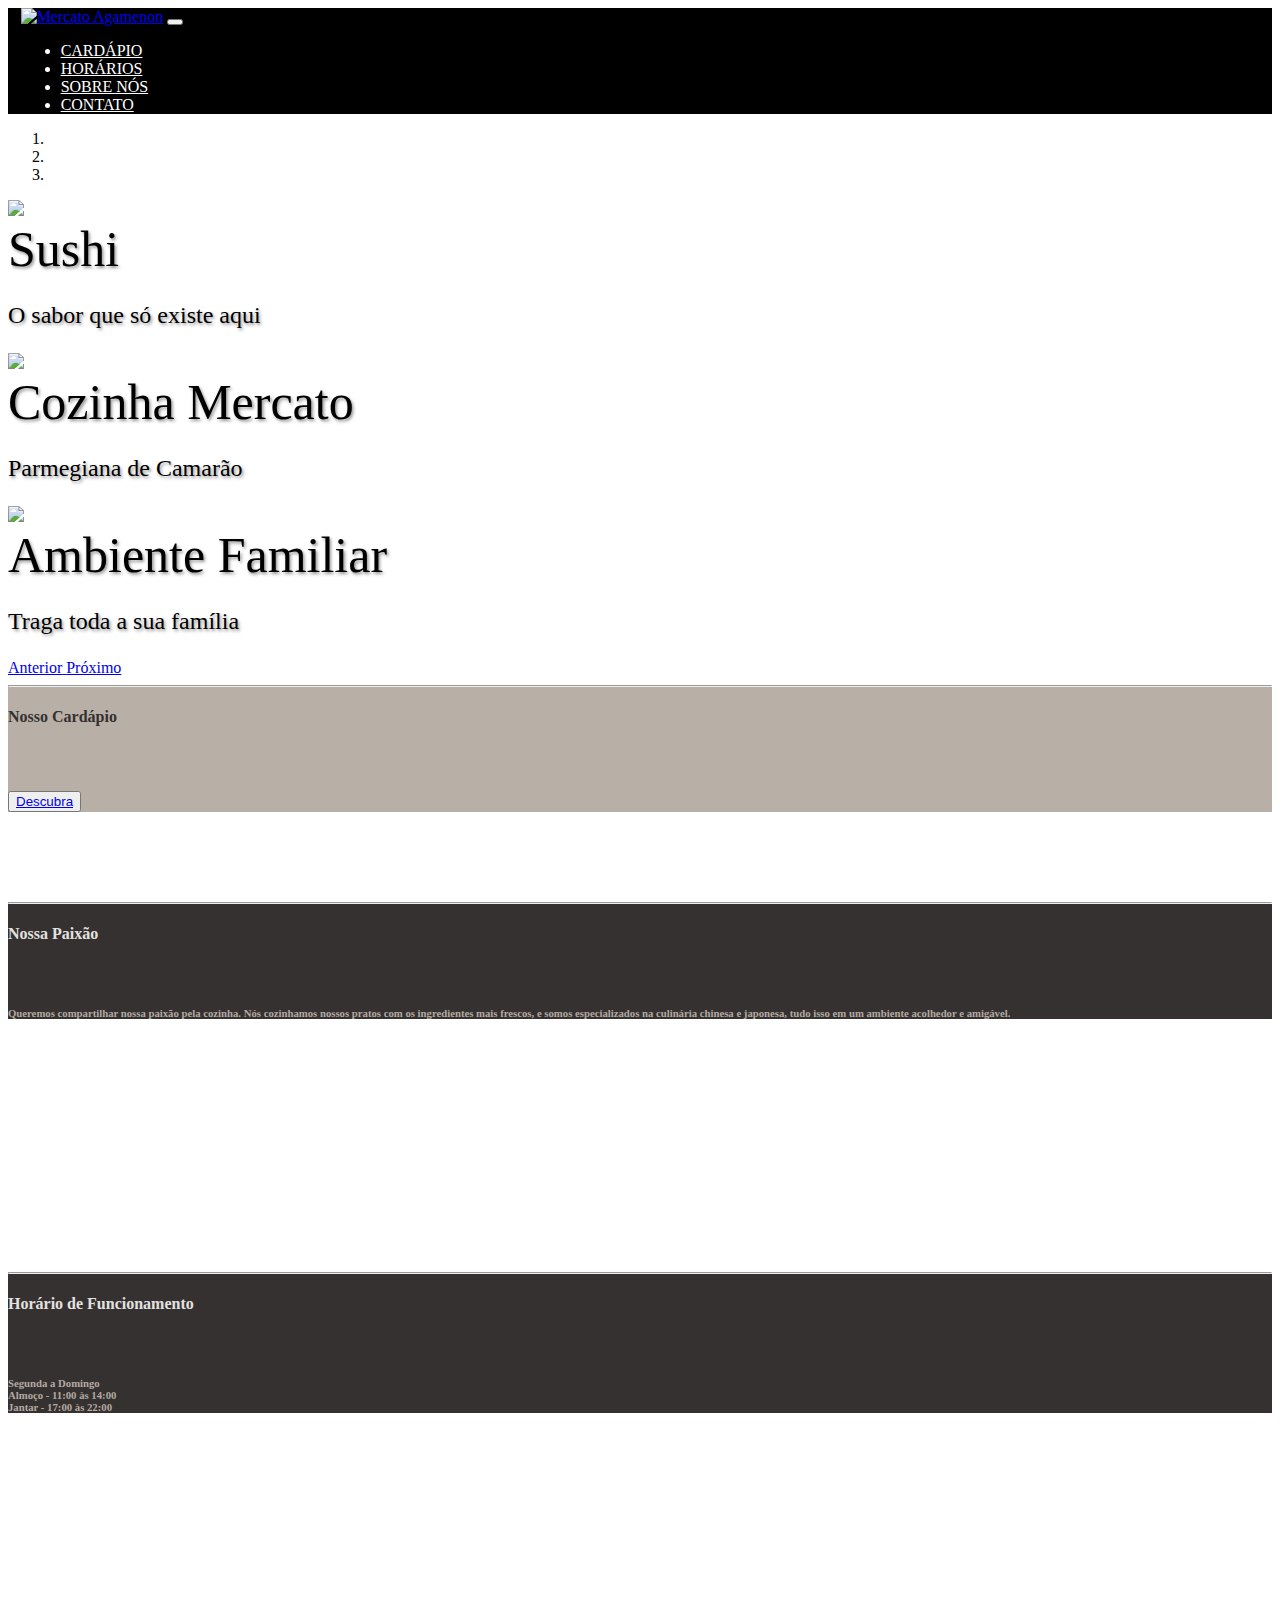
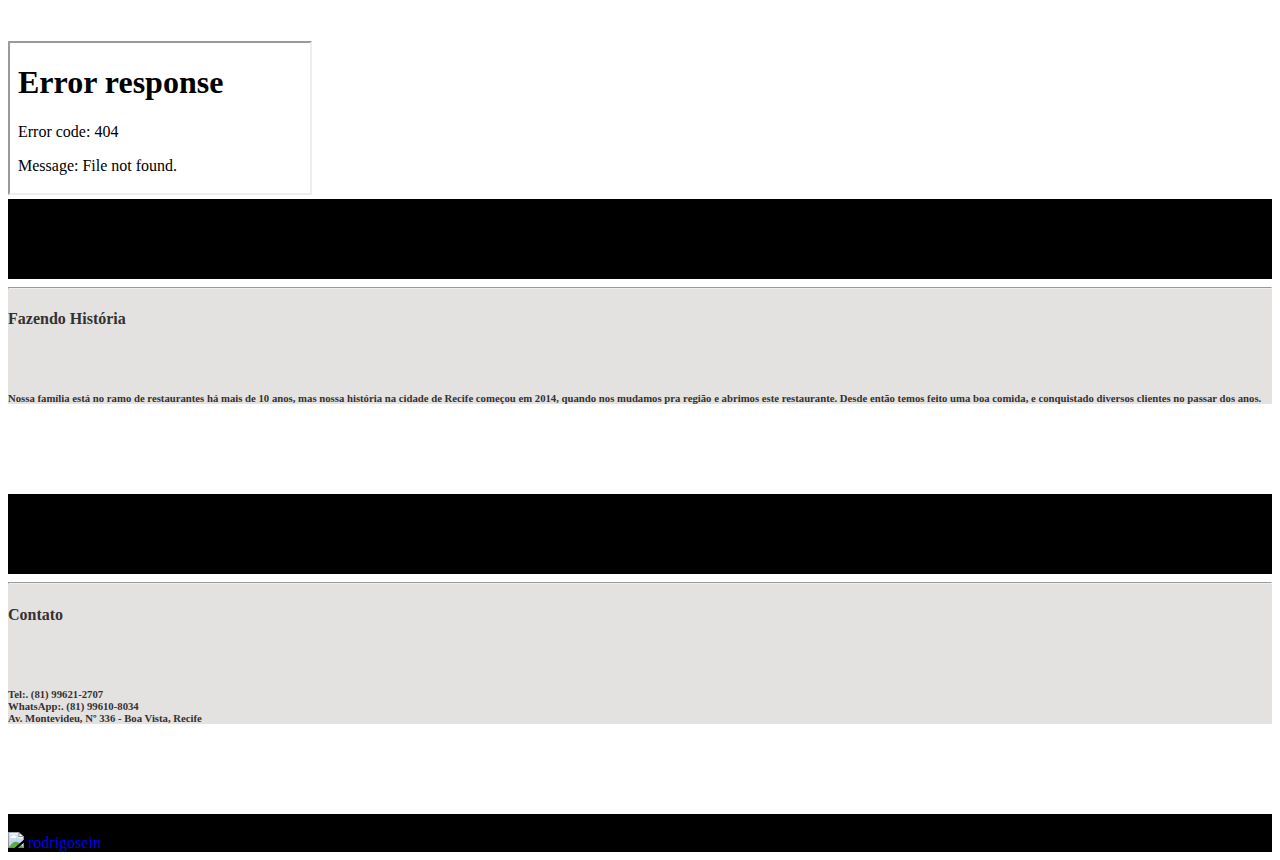
==== index.html @ ee2526d6 "Create index.html" ====
<!doctype html>
<html lang="pt-br">
  <head>
    <meta charset="utf-8">
    <meta name="viewport" content="width=device-width, initial-scale=1, shrink-to-fit=no">
    <link rel="stylesheet" media="screen" href="css/bootstrap.min.css"> <!--CSS do Bootstrap-->
    <link rel="stylesheet" href="css/style.css"> <!--Meu CSS-->
    <title>Mercato Agamenon</title>
  </head>
  <body>
      <!--Menu-->
      <nav class="navbar navbar-expand-lg navbar-dark" style="background-color: #000000; color: #ffffff;">
        <a class="navbar-brand" href="#" style="margin-left: 1%;"><img src="./img/Logo-Mercato.png" alt="Mercato Agamenon"></a>  
        <button class="navbar-toggler ml-auto" type="button" data-toggle="collapse" data-target="#navbarNav" aria-controls="navbarNav" aria-expanded="false" aria-label="Alterna navegação">
              <span class="navbar-toggler-icon"></span>
          </button>
          <div class="collapse navbar-collapse ml-auto" id="navbarNav" style="margin-left: 1%;">
              <ul class="navbar-nav ml-auto">
                  <li class="nav-item ml-auto">
                      <a class="nav-link" href="./cardapio.html" target="_blank" style="color: white;">CARDÁPIO</a>
                  </li>
                  <li class="nav-item ml-auto">
                        <a class="nav-link" href="#horario" style="color: white;">HORÁRIOS</a>
                  </li>
                  <li class="nav-item ml-auto">
                      <a class="nav-link" href="#sobrenos" style="color: white;">SOBRE NÓS</a>
                  </li>
                  <li class="nav-item ml-auto">
                      <a class="nav-link" href="#contato" style="color: white;">CONTATO</a>
                  </li>
                </ul>
            </div>
        </nav>
      <!--Slide-->
      <div id="carouselExampleIndicators" class="carousel slide" data-ride="carousel">
          <ol class="carousel-indicators">
              <li data-target="#carouselExampleIndicators" data-slide-to="0" class="active"></li>
              <li data-target="#carouselExampleIndicators" data-slide-to="1"></li>
              <li data-target="#carouselExampleIndicators" data-slide-to="2"></li>
            </ol>
            <div class="carousel-inner">
                <div class="carousel-item active">
                <img class="d-block w-100" src="img/slide-1.jpg">
                <div class="carousel-caption d-none d-md-block" style="text-shadow: 0.1em 0.1em 0.2em #0000006c;">
                    <span style="font-size: 50px;">Sushi</span>
                    <p style="font-size: x-large;">O sabor que só existe aqui</p>
                </div>
              </div>
              <div class="carousel-item">
                <img class="d-block w-100" src="img/slide-2.jpg">
                <div class="carousel-caption d-none d-md-block" style="text-shadow: 0.1em 0.1em 0.2em #0000006c;">
                     <span style="font-size: 50px;">Cozinha Mercato</span>
                     <p style="font-size: x-large;">Parmegiana de Camarão</p>
                </div>
              </div>
              <div class="carousel-item">
                <img class="d-block w-100" src="img/slide-3.jpg">
                <div class="carousel-caption d-none d-md-block" style="text-shadow: 0.1em 0.1em 0.2em #0000006c;">
                    <span style="font-size: 50px;">Ambiente Familiar</span>
                    <p style="font-size: x-large;">Traga toda a sua família</p>
                </div>
              </div>
            </div>
            <a class="carousel-control-prev" href="#carouselExampleIndicators" role="button" data-slide="prev">
              <span class="carousel-control-prev-icon" aria-hidden="true"></span>
              <span class="sr-only">Anterior</span>
            </a>
            <a class="carousel-control-next" href="#carouselExampleIndicators" role="button" data-slide="next">
              <span class="carousel-control-next-icon" aria-hidden="true"></span>
              <span class="sr-only">Próximo</span>
            </a>
        </div>
        <!--Seção Nosso Menu na página inicial-->
        <div class="container-fluid">
                <div class="row">
                  <div class="col" id="image1">
                  </div>
                  <div class="col" style="background-color:#b8afa6">
                        <span class="titulo">
                                <hr class="escuro">
                                <h4 style="color: #353130;">Nosso Cardápio</h4>
                                <br>
                                <h6 style="color: #b3a9a1; margin-bottom: 90px; border-color: #353130;">
                                    <button type="button" class="btn btn-outline-dark"><a href="cardapio.html" target="_blank">Descubra</a></button>
                                </h6>  
                            </span>
                  </div>
                  <div class="col-md-6" style="background-color:#353130;">
                    <span class="titulo">
                        <hr class="claro">
                        <h4 style="color: #e3e2e0;">Nossa Paixão</h4>
                        <br>
                        <h6 style="color: #b3a9a1; margin-bottom: 90px;">
                                Queremos compartilhar nossa paixão pela cozinha.
                                Nós cozinhamos nossos pratos com os ingredientes mais frescos,
                                e somos especializados na culinária chinesa e japonesa, tudo isso
                                em um ambiente acolhedor e amigável.
                        </h6>  
                    </span>
                  </div>
                </div>
              </div>
            <!--Seção do Horário e Video-->
            <div class="container-fluid">
                <div class="row">
                    <div id="horario" class="col-lg-6 reverse" style="background-color:#353130;">
                        <span class="titulo">
                            <hr class="claro" style="margin-top: 20% !important;">
                            <h4 style="color: #e3e2e0;">Horário de Funcionamento</h4>
                            <br>
                            <h6 style="color: #b3a9a1; margin-bottom: 18%; ">
                                    Segunda a Domingo<br>
                                    Almoço - 11:00 às 14:00 <br>
                                    Jantar - 17:00 às 22:00 <br>
                            </h6>  
                        </span>
                    </div>
                    <div class="col-lg-6" style="padding-right: 0px; padding-left: 0px; display: flex">
                        <div class="embed-responsive embed-responsive-16by9">
                            <iframe class="embed-responsive-item" src="video/video.mp4"></iframe>
                        </div>
                    </div>
                </div>
            </div>
            <!--Seção História-->
            <div class="container-fluid">
                <div class="row" id="sobrenos" style="background-color: #000000; height: 80px;">
                </div>
                <div class="row">
                    <div class="col" id="image2">
                    </div>
                  <div class="col-md-6" style="background-color:#e3e2e0;">
                      <span class="titulo">
                          <hr class="claro">
                          <h4 style="color: #353130;">Fazendo História</h4>
                          <br>
                          <h6 style="color: #353130; margin-bottom: 90px;">
                            <p>
                              Nossa família está no ramo de restaurantes há mais de 10 anos,
                              mas nossa história na cidade de Recife começou em 2014,
                              quando nos mudamos pra região e abrimos este restaurante.
                              Desde então temos feito uma boa comida, e conquistado
                              diversos clientes no passar dos anos.
                            </p>
                          </h6>  
                      </span>
                    </div>
                  <div class="col" id="image5">
                    </div>
                </div>
                <div class="row" style="background-color: #000000; height: 80px;">
                  </div>
              </div>
            <!--Seção contato-->
            <div class="container-fluid" id="contato">
                <div class="row">
                    <div class="col" id="image4">
                    </div>
                  <div class="col-md-6" style="background-color:#e3e2e0;">
                      <span class="titulo">
                          <hr class="claro">
                          <h4 style="color: #353130;">Contato</h4>
                          <br>
                          <h6 style="color: #353130; margin-bottom: 90px;">
                            <p>
                              Tel:. (81) 99621-2707<br>
                              WhatsApp:. (81) 99610-8034<br>
                              Av. Montevideu, Nº 336 - Boa Vista, Recife
                            </p>
                          </h6>  
                      </span>
                    </div>
                    <div class="col" id="image3">
                    </div>
                </div>
              </div>
    <!--Rodapé-->
    <footer>
      <div class="container-fluid">
        <div class="row">
          <div id="footer" class="col" style="background-color: #000000;">
            <div id="textofooter">
              Desenvolvido por<br> <a href="https://github.com/rodrigosein" style="text-decoration:none;" target="_blank">
                <img style="width: 16px;" src="img/github-icone.png"> rodrigosein</a>
            </div>
          </div>
        </div>
      </div>

      <!--Scripts-->
      <script src="js/jquery-3.3.1.slim.js"></script>
      <script src="js/pooper.min.js"></script>
      <script src="js/bootstrap.min.js"></script>
      <script src="js/main.js"></script>
    </footer>
  </body>
</html>
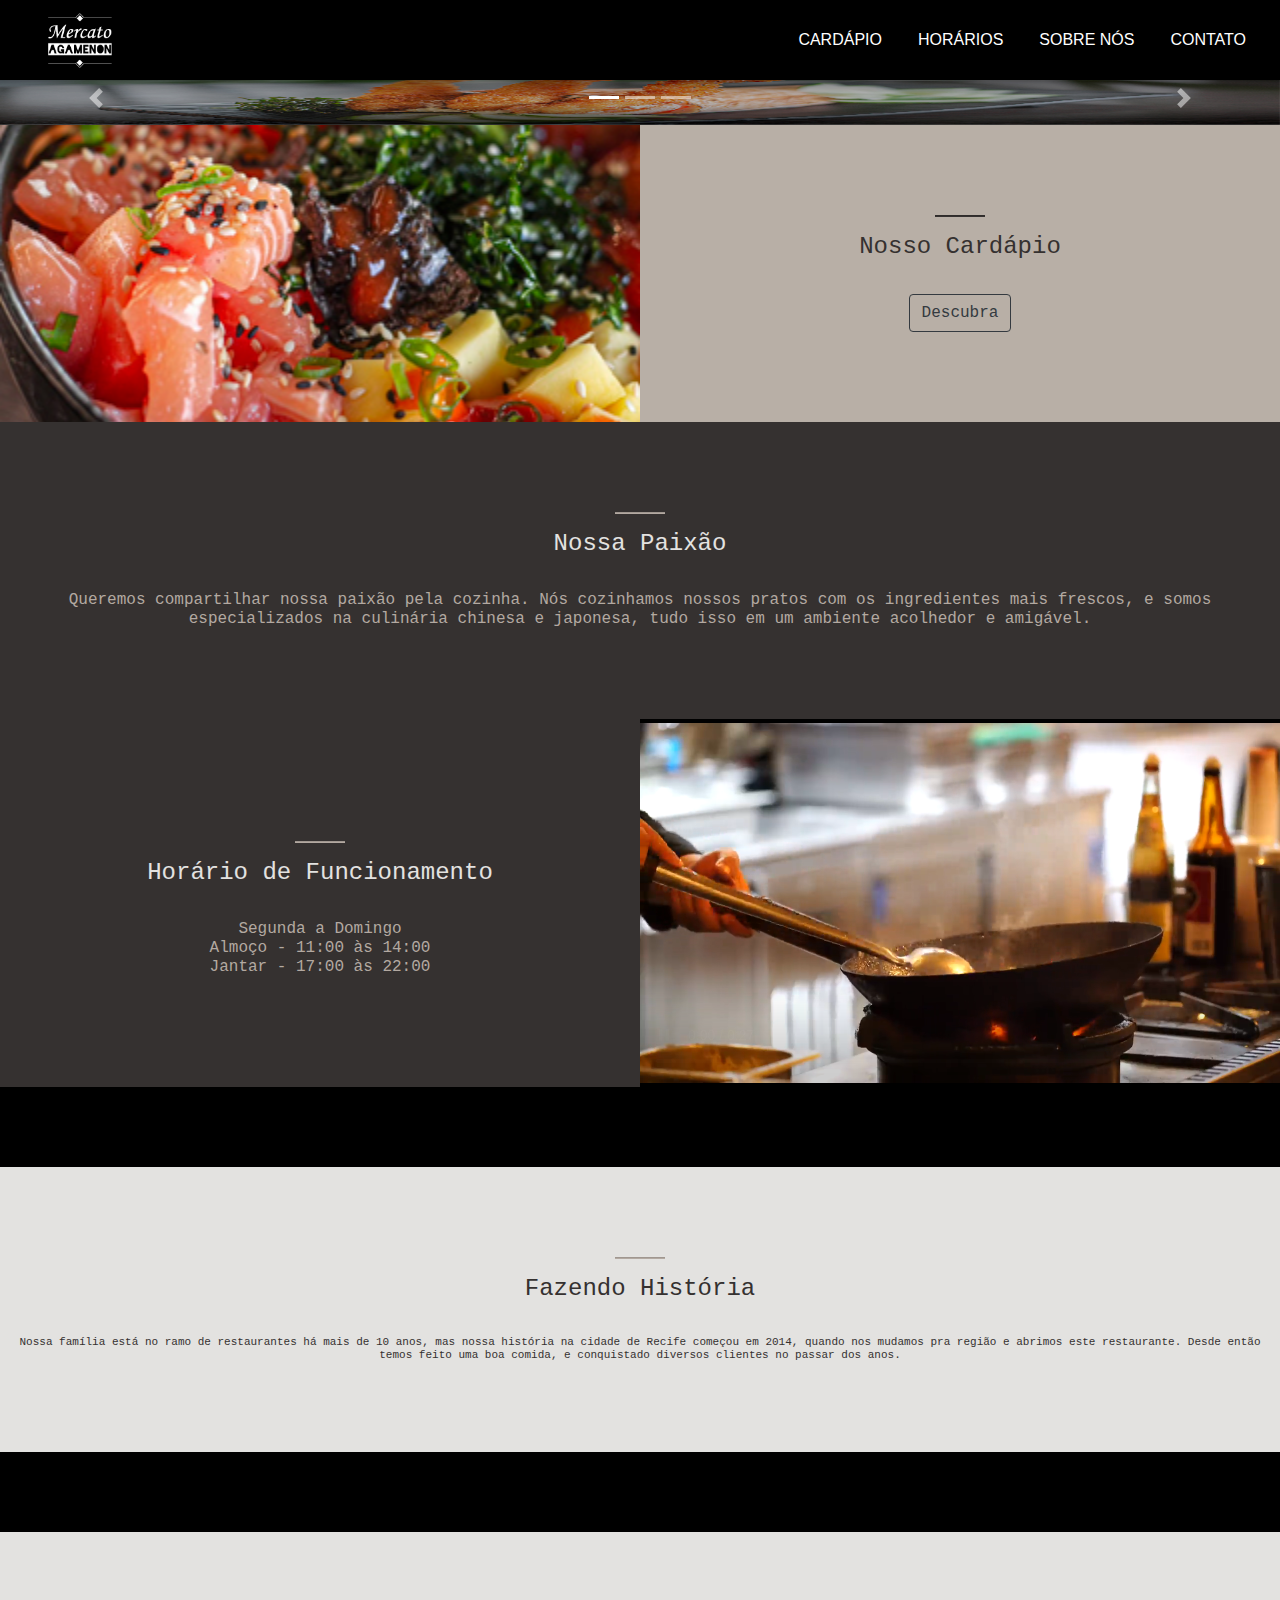
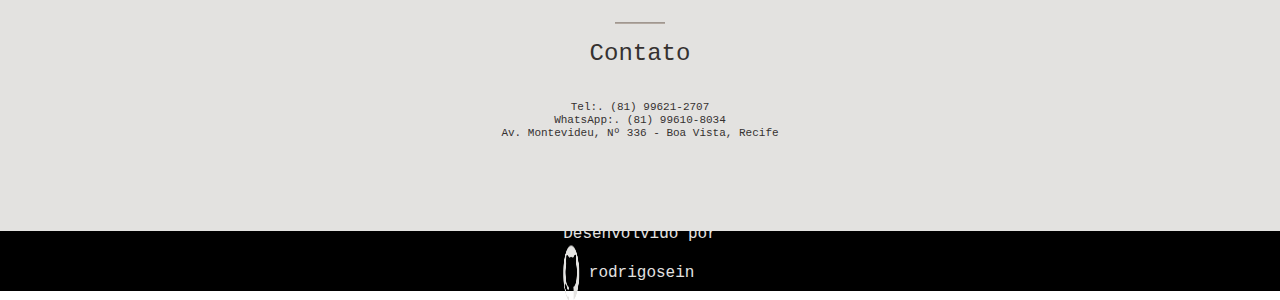
==== commit 3bc345b7: "Update index.html" ====
--- a/index.html
+++ b/index.html
@@ -6,6 +6,7 @@
     <link rel="stylesheet" media="screen" href="css/bootstrap.min.css"> <!--CSS do Bootstrap-->
     <link rel="stylesheet" href="css/style.css"> <!--Meu CSS-->
     <title>Mercato Agamenon</title>
+    <link rel="icon" href="./img/Favicon-mercato.png" type="image/x-icon">
   </head>
   <body>
       <!--Menu-->
--- a/css/style.css
+++ b/css/style.css
@@ -0,0 +1,374 @@
+/*Geral*/
+/*Barra de rolagem*/
+::-webkit-scrollbar-track {
+    background-color: #F4F4F4;
+}
+::-webkit-scrollbar {
+    width: 5px;
+    background: #F4F4F4;
+}
+::-webkit-scrollbar-thumb {
+    background: #35313075;
+}
+
+hr.claro {
+    color: #b3a9a1;
+    background-color: #b3a9a1;
+    height: 1px;
+    width: 50px;
+    margin-top: 90px;
+}
+
+hr.escuro {
+    color: #353130;
+    background-color: #353130;
+    height: 1px;
+    width: 50px;
+    margin-top: 90px;
+}
+
+@media (max-width: 996px){ 
+    .col-lg-6.reverse{
+      order: 2;
+    }
+}
+
+a, a:visited, a:focus, a:active{ text-decoration: none; color: inherit; }
+a:hover { color: #ffffff; } 
+
+/*Seção Nosso Cardárpio Pagina Inicial*/
+
+body {
+    padding-top: 70px;
+    margin: 0;
+
+    font-family: Arial, sans-serif;
+    background-image: url('./assets/BG-Cardapio.png');
+    background-size: cover;
+    background-position: center;
+    color: rgb(0, 0, 0);
+}
+
+header {
+    padding-left: 0px;
+
+    text-align: center;
+}
+.navbar {
+    position: fixed;
+    height: 80px;
+    width: 100%;
+    top: 0;
+    left: 0;
+    z-index: 1000;
+
+
+}
+nav {
+    display: flex;
+    justify-content: space-between;
+    align-items: center;
+    background-color: #ffffff;
+    padding: 10px;
+    /*border-radius: 8px;*/
+}
+
+nav a {
+    color: rgb(0, 0, 0);
+    text-decoration: none;
+    padding: 10px 20px;
+    margin: 0 10px;
+    text-align: center;
+}
+
+img {
+    height: 55px;
+
+
+}
+
+.menu-container, .menu-container-2, .menu-container-3, .menu-container-4, .menu-container-5, .menu-container-6, .menu-container-7, .menu-container-8,
+ .menu-container-9, .menu-container-10, .menu-container-11, .menu-container-12, .menu-container-13, .menu-container-14, .menu-container-15, .menu-container-16, .menu-container-17, .menu-container-18, .menu-container-19, .menu-container-20 {
+    background-color: white;
+    margin-top: 10px;
+    margin-left: 40px;
+    margin-right: 40px;
+
+    border-radius: 8px;
+    overflow: hidden;
+    /*text-align: center;*/
+}
+
+section {
+    padding: 20px;
+   /* text-align: center;*/
+}
+
+h2 {
+    text-align: center;
+    font-size: 20px;
+}
+
+p {
+    font-size: 11px;
+
+}
+
+.menu-item {
+    margin-bottom: 5px;
+    border: 1px solid #ddd;
+    padding: 10px;
+    overflow: hidden;
+    color: #555;
+}
+
+.menu-item img {
+    max-width: 100%;
+    height: auto;
+    float: left;
+    margin-right: 20px;
+}
+
+.menu-item h3 {
+    margin: 0;
+    font-size: 12px;
+}
+
+.menu-item h1 {
+    margin: 0;
+    font-size: 12px;
+}
+
+.menu-item p {
+    margin: 0;
+    font-size: 12px;
+}
+
+.price {
+    float: right;
+    color: #555;
+    font-size: 12px;
+}
+
+.logo {
+    max-width: 150px;
+    height: auto;
+}
+
+.side-menu {
+    width: 250px;
+    height: 100%;
+    position: fixed;
+    top: 75px;
+    left: -250px;
+    background-color: #333;
+    padding-top: 40px;
+    transition: 0.3s;
+    z-index: 1;
+    overflow-y: auto;  /* Adiciona uma barra de rolagem vertical quando necessário */
+    max-height: 90vh; /* Define a altura máxima do menu para 100% da altura da viewport */
+
+
+}
+
+.side-menu a {
+    padding: 15px 25px;
+    text-decoration: none;
+    font-size: 16px;
+    color: white;
+    display: block;
+    transition: 0.3s;
+}
+
+.menu-button {
+    margin: 0px;
+    font-size: 40px;
+    cursor: pointer;
+    display: none;
+    color: rgb(0, 0, 0);
+}
+
+.close-button {
+    font-size: 20px;
+    cursor: pointer;
+    position: absolute;
+    top: 10px;
+    right: 10px;
+    color: white;
+    display: none;
+}
+
+
+
+@media screen and (max-width: 600px) {
+    .nav-links {
+        display: none;
+    }
+
+    .menu-button {
+        padding: 10px;
+        display: block;
+        position: fixed;
+        background: white;
+        border-radius: 8px;
+    }
+
+    .side-menu {
+        left: 0;
+    }
+
+    .close-button {
+        display: block;
+    }
+}
+
+
+
+
+div#image1{
+    background-image: url(../img/prato-1.jpg);
+    background-repeat: no-repeat;
+    background-position: center;
+	background-size: cover;
+}
+
+.titulo{
+    font-family: monospace;
+    line-height: 10px;
+    text-align: center;
+}
+
+.btn-outline-dark:hover{
+    background-color: #353130;
+}
+
+/*Seção História*/
+div#image2{
+    background-image: url(../img/familia.jpg);
+    background-repeat: no-repeat;
+    background-position: center;
+	background-size: cover;
+}
+
+div#image5{
+    background-image: url(../img/familia-2.jpg);
+    background-repeat: no-repeat;
+    background-position: center;
+	background-size: cover;
+}
+
+/*Seção contato*/
+div#image3{
+    background-image: url(../img/prato-2.jpg);
+    background-repeat: no-repeat;
+    background-position: center;
+	background-size: cover;
+}
+
+div#image4{
+    background-image: url(../img/prato-3.jpg);
+    background-repeat: no-repeat;
+    background-position: center;
+	background-size: cover;
+}
+
+/*Rodapé*/
+div#footer{
+    font-family: monospace;
+    color: #e3e2e0;
+    position: relative;
+    height: 60px;
+}
+
+div#textofooter{
+    position: absolute;
+    top: 50%;
+    left: 50%;
+    transform: translate(-50%, -50%);
+}
+
+/*Página de Cardápio*/
+/*Cardárpio Banner*/
+div#cardapiobanner{
+    background-image: url(../img/cardapio/cardapio-primary.png);
+    background-repeat: no-repeat;
+    background-position: center;
+    background-size: cover;
+    height: 230px;
+    color: #e3e2e0;
+    font-family: monospace;
+    position: relative;
+    text-align: center;
+}
+
+div#textocardapiobanner{
+    position: absolute;
+    top: 50%;
+    left: 50%;
+    transform: translate(-50%, -50%);
+}
+
+/*Título*/
+div#deckAgamenon, div#cozinhaMercato, div#chinesMercato, div#sushi, div#combinados, div#bebidas, div#sobremesa, div#combinados, div#salmonMercato, div#temaki, div#uramakis, div#mercatoPoke{
+    color: #e3e2e0;
+    position: relative;
+    height: 60px;
+}
+
+div#deckAgamenon2, div#cozinhaMercato2, div#chinesMercato2, div#sushi2, div#combinados2, div#bebidas2, div#sobremesa2, div#combinados2, div#salmonMercato2, div#temaki2, div#uramakis2, div#mercatoPoke2{
+    position: absolute;
+    top: 50%;
+    left: 50%;
+    transform: translate(-50%, -50%);
+    text-align: center;
+}
+
+/*Subtítulo*/
+div#sub {
+    color: #000000;
+    position: relative;
+    height: 60px;
+}
+
+div#sub2{
+    position: absolute;
+    top: 50%;
+    left: 50%;
+    transform: translate(-50%, -50%);
+    text-align: center;
+}
+
+
+/*Pratos*/
+div#pratodiv{
+    color: #353130;
+    position: relative;
+    margin-top: 15px;
+    /*margin-right: 12px;
+    height: 200px;*/
+}
+
+div#pratodiv2{
+    position: absolute;
+    top: 50%;
+    left: 50%;
+    transform: translate(-50%, -50%);
+    text-align: center;
+}
+
+
+div#prato1{
+    background-repeat: no-repeat;
+    background-position: center;
+    background-size: cover;
+    position: relative;
+   /* margin-top: 15px;
+    margin-left: 12px;
+    height: 200px;*/
+    height: 100px;
+    width: 100%;
+
+}
+
+
+/**/
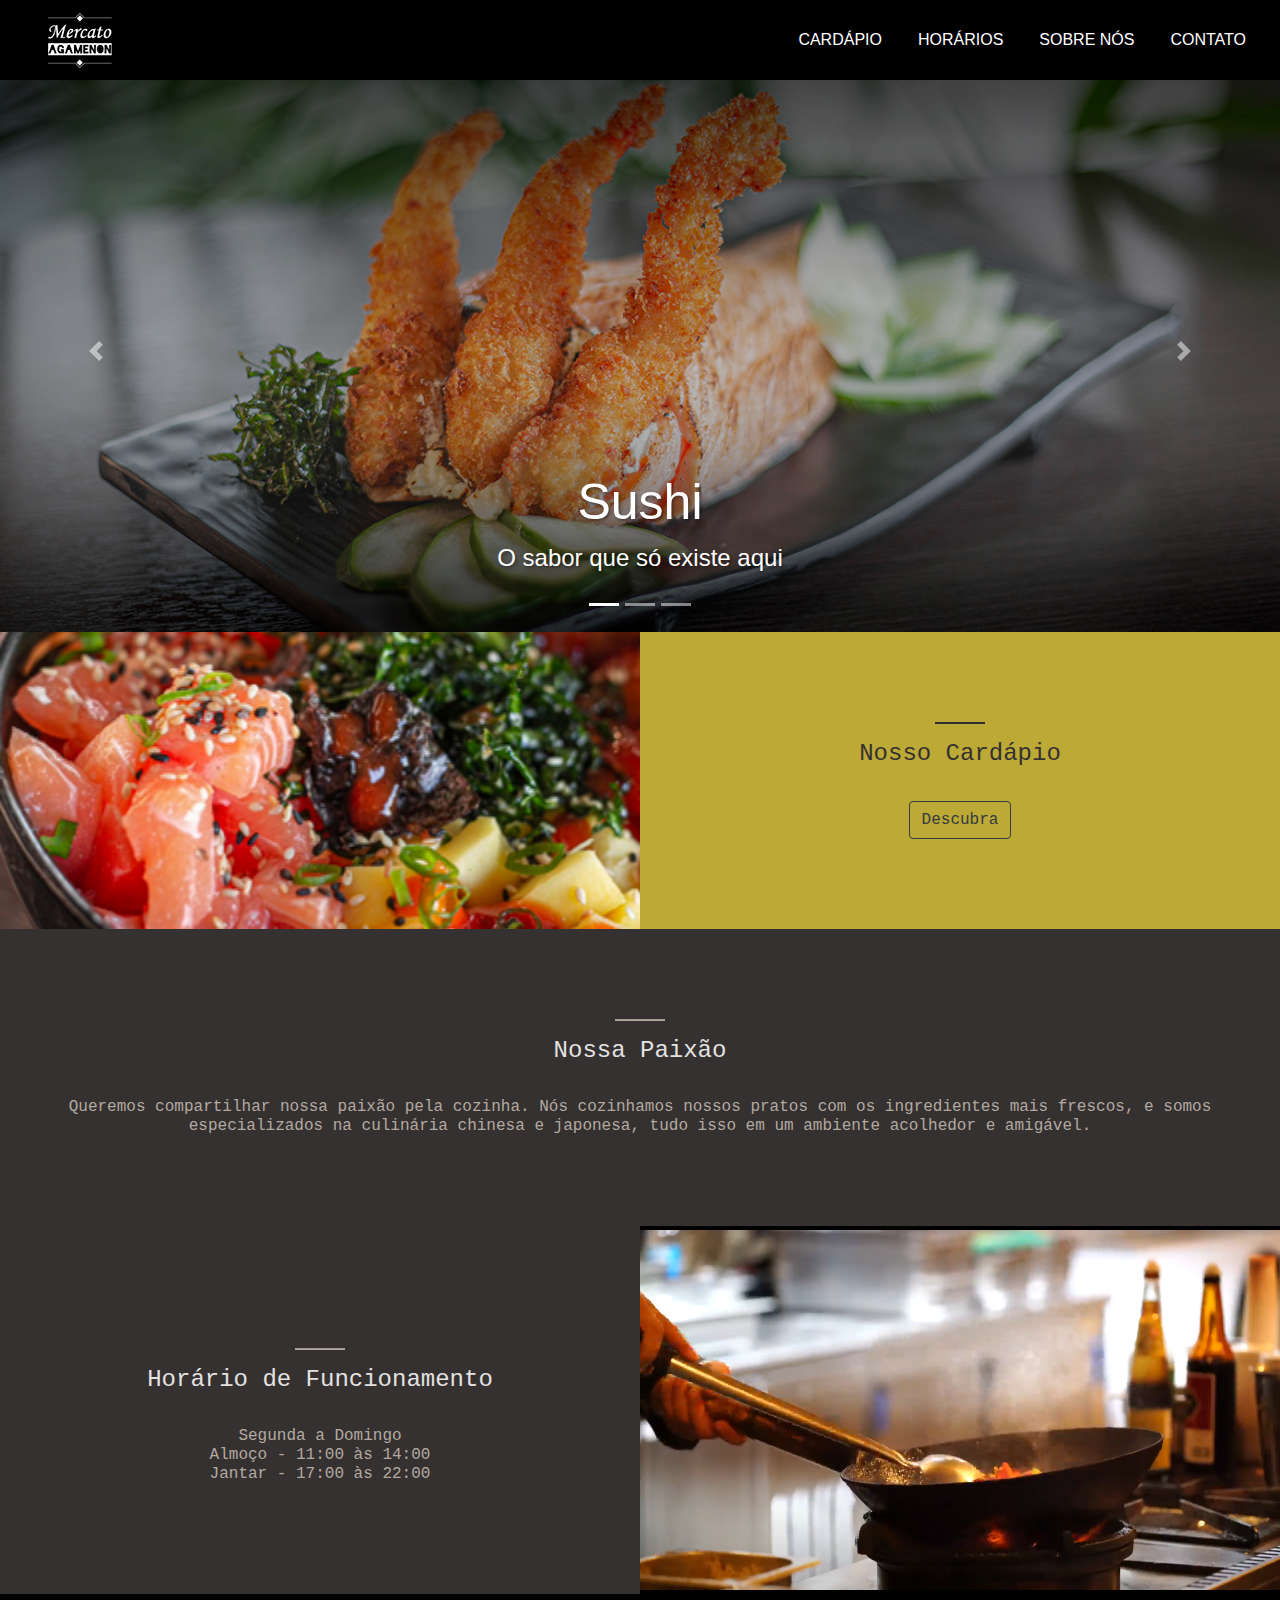
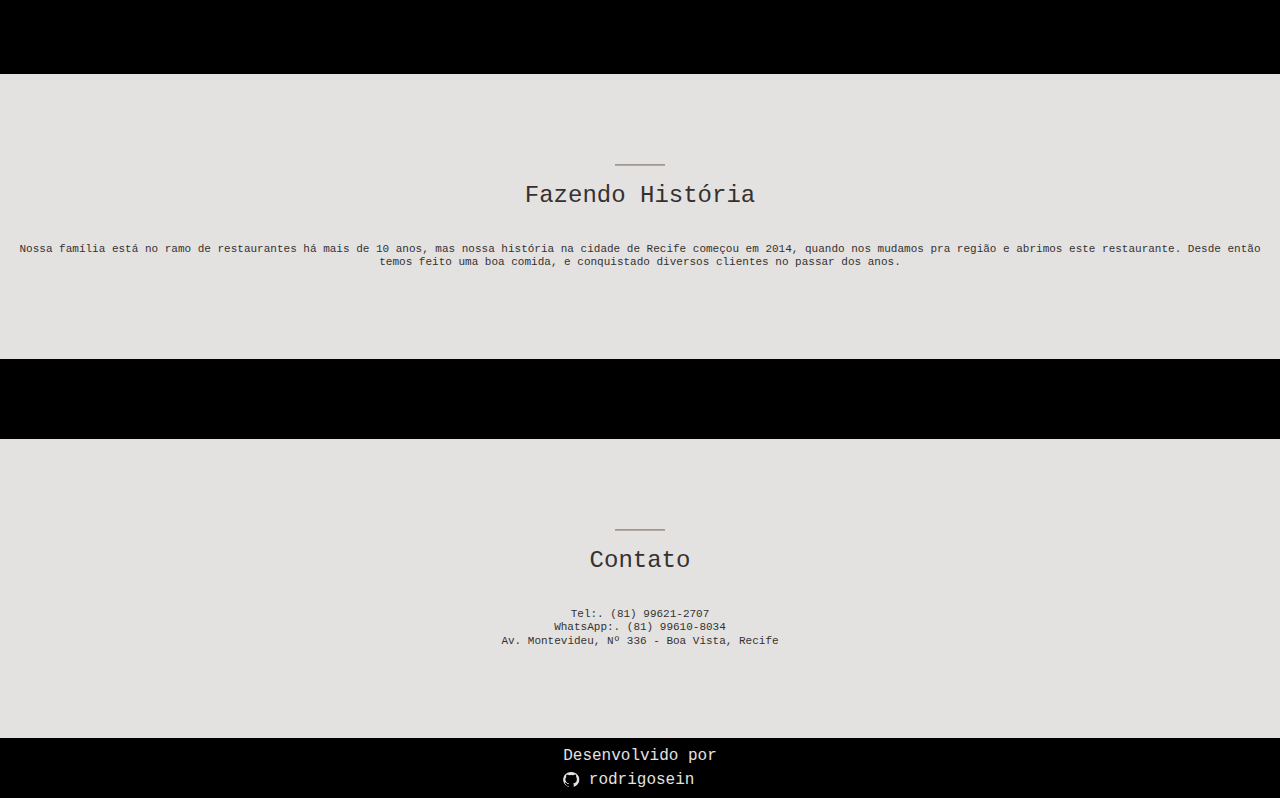
==== commit 4672f590: "Update index.html" ====
--- a/index.html
+++ b/index.html
@@ -76,7 +76,7 @@
                 <div class="row">
                   <div class="col" id="image1">
                   </div>
-                  <div class="col" style="background-color:#b8afa6">
+                  <div class="col" style="background-color:#bda936">
                         <span class="titulo">
                                 <hr class="escuro">
                                 <h4 style="color: #353130;">Nosso Cardápio</h4>
--- a/css/style.css
+++ b/css/style.css
@@ -82,7 +82,7 @@
 }
 
 img {
-    height: 55px;
+    height: auto;
 
 
 }
